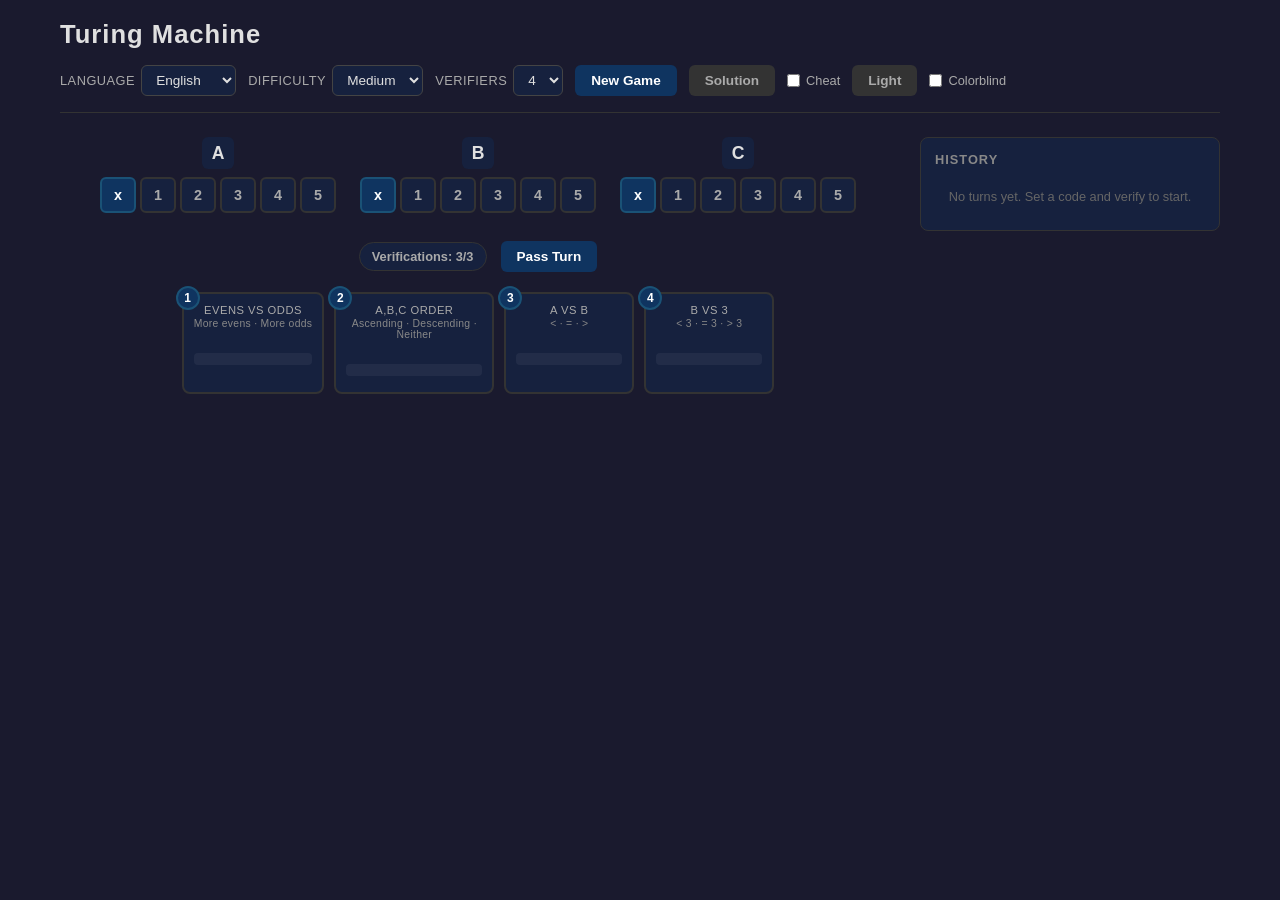
==== index.html @ a251b661 "feat: publish offline web adaptation of Turing Machine Add the playable single-file build (tm-offlin" ====
<!DOCTYPE html>
<html lang="en">
<head>
    <meta charset="UTF-8">
    <meta name="viewport" content="width=device-width, initial-scale=1.0">
    <title>Turing Machine</title>
    <link rel="stylesheet" href="css/style.css">
</head>
<body>
    <div class="container">
        <header>
            <h1>Turing Machine</h1>
            <div class="controls">
                <div class="control-group">
                    <label for="language" id="language-label">Language</label>
                    <select id="language">
                        <option value="en" selected>English</option>
                        <option value="es">Español</option>
                        <option value="fr">Français</option>
                        <option value="de">Deutsch</option>
                        <option value="ru">Русский</option>
                    </select>
                </div>
                <div class="control-group">
                    <label for="difficulty" id="difficulty-label">Difficulty</label>
                    <select id="difficulty">
                        <option value="0">Easy</option>
                        <option selected value="1">Medium</option>
                        <option value="2">Hard</option>
                    </select>
                </div>
                <div class="control-group">
                    <label for="verifiers" id="verifiers-label">Verifiers</label>
                    <select id="verifiers">
                        <option>3</option>
                        <option selected>4</option>
                        <option>5</option>
                        <option>6</option>
                        <option>7</option>
                    </select>
                </div>
                <button id="newgame" class="btn btn-primary">New Game</button>
                <button id="solution" class="btn btn-secondary">Solution</button>
                <label class="cheat-label" title="Cheat">
                    <input id="cheat" type="checkbox"> <span id="cheat-label">Cheat</span>
                </label>
                <button id="theme-toggle" class="btn btn-secondary">Light</button>
                <label class="cheat-label" title="Colorblind-friendly palette">
                    <input id="colorblind" type="checkbox"> <span id="colorblind-label">Colorblind</span>
                </label>
            </div>
        </header>

        <div class="game-layout">
            <main class="game-main">
                <section class="code-selector">
                    <div class="slot" id="slot-a">
                        <span class="slot-label">A</span>
                        <div class="slot-buttons">
                            <button class="slot-btn" data-value="x">x</button>
                            <button class="slot-btn" data-value="1">1</button>
                            <button class="slot-btn" data-value="2">2</button>
                            <button class="slot-btn" data-value="3">3</button>
                            <button class="slot-btn" data-value="4">4</button>
                            <button class="slot-btn" data-value="5">5</button>
                        </div>
                    </div>
                    <div class="slot" id="slot-b">
                        <span class="slot-label">B</span>
                        <div class="slot-buttons">
                            <button class="slot-btn" data-value="x">x</button>
                            <button class="slot-btn" data-value="1">1</button>
                            <button class="slot-btn" data-value="2">2</button>
                            <button class="slot-btn" data-value="3">3</button>
                            <button class="slot-btn" data-value="4">4</button>
                            <button class="slot-btn" data-value="5">5</button>
                        </div>
                    </div>
                    <div class="slot" id="slot-c">
                        <span class="slot-label">C</span>
                        <div class="slot-buttons">
                            <button class="slot-btn" data-value="x">x</button>
                            <button class="slot-btn" data-value="1">1</button>
                            <button class="slot-btn" data-value="2">2</button>
                            <button class="slot-btn" data-value="3">3</button>
                            <button class="slot-btn" data-value="4">4</button>
                            <button class="slot-btn" data-value="5">5</button>
                        </div>
                    </div>
                </section>

                <div class="turn-bar">
                    <span id="verifications-left" class="badge">Verifications: 3/3</span>
                    <button id="pass-turn" class="btn btn-primary">Pass Turn</button>
                </div>

                <section class="verifiers-grid" id="verifiers-grid">
                    <!-- Verifier rectangles injected by JS -->
                </section>
            </main>

            <aside class="game-sidebar">
                <div class="sidebar-section">
                    <h3 id="history-title">History</h3>
                    <div id="history-list" class="history-list"></div>
                </div>
            </aside>
        </div>
    </div>

    <div id="toast" class="toast"></div>

    <script src="js/game.js"></script>
</body>
</html>
---- css/style.css ----
/* ============================================================
   Turing Machine — Compact Grid Edition
   Theme via CSS variables: dark (default), light, colorblind
   ============================================================ */

:root {
    --bg: #1a1a2e;
    --bg-panel: #16213e;
    --bg-panel2: #0f1626;
    --line: #333;
    --line-strong: #444;
    --text: #e0e0e0;
    --text-muted: #aaa;
    --text-dim: #888;
    --text-faint: #666;
    --accent: #0f3460;
    --accent-hover: #1a5276;
    --green: #27ae60;
    --red: #e74c3c;
    --green-glow: rgba(39, 174, 96, 0.35);
    --red-glow: rgba(231, 76, 60, 0.35);
}

[data-theme="light"] {
    --bg: #f2f5fb;
    --bg-panel: #ffffff;
    --bg-panel2: #e9eef8;
    --line: #d5dbe8;
    --line-strong: #b9c2d6;
    --text: #1b2333;
    --text-muted: #4a5570;
    --text-dim: #6d7896;
    --text-faint: #98a2bb;
    --accent: #2563eb;
    --accent-hover: #3b82f6;
    --green: #16a34a;
    --red: #dc2626;
    --green-glow: rgba(22, 163, 74, 0.3);
    --red-glow: rgba(220, 38, 38, 0.3);
}

/* Colorblind-friendly palette: blue = true, orange = false.
   Plus explicit glyphs on verified verifiers (see below). */
[data-cb="on"] {
    --green: #0077cc;
    --red: #e07a00;
    --green-glow: rgba(0, 119, 204, 0.35);
    --red-glow: rgba(224, 122, 0, 0.35);
}

/* ============================================================
   Legacy fallback: browsers WITHOUT CSS custom properties
   (Android 4.4 default browser / old WebKit). Uses the default
   dark palette as literals. These rules are overridden by the
   var() rules that come after them, so modern browsers are
   unaffected; old browsers keep a readable dark theme.
   ============================================================ */
body { background: #1a1a2e; color: #e0e0e0; }
h1 { color: #e0e0e0; }
header { border-bottom-color: #333; }
.control-group label { color: #aaa; }
select { color: #e0e0e0; background-color: #16213e; border-color: #444; }
.btn-secondary { background-color: #333; color: #aaa; }
.cheat-label { color: #aaa; }
.slot-label { color: #e0e0e0; background-color: #16213e; }
.slot-btn { background-color: #16213e; color: #aaa; border-color: #333; }
.slot-btn.active { background-color: #0f3460; border-color: #1a5276; color: #fff; }
.verifier-rect { background-color: #16213e; border-color: #333; }
.verifier-name { color: #aaa; }
.verifier-opts { color: #888; }
.verifier-answer.satisfied { color: #27ae60; }
.verifier-answer.not-satisfied { color: #e74c3c; }
.verifier-answer.neutral { color: #888; }
.verifier-count { color: #888; }
.verifier-indicator { background-color: #333; }
.verifier-indicator.satisfied { background-color: #27ae60; }
.verifier-indicator.not-satisfied { background-color: #e74c3c; }
.verifier-rect.rect-satisfied { border-color: #27ae60; box-shadow: 0 0 8px rgba(39, 174, 96, 0.35); }
.verifier-rect.rect-unsatisfied { border-color: #e74c3c; box-shadow: 0 0 8px rgba(231, 76, 60, 0.35); }
.verifier-num { background: #0f3460; border-color: #1a5276; color: #fff; }
.verifier-rect.verified-green { border-color: #27ae60; box-shadow: 0 0 10px rgba(39, 174, 96, 0.35); }
.verifier-rect.verified-red { border-color: #e74c3c; box-shadow: 0 0 10px rgba(231, 76, 60, 0.35); }
.verifier-rect.verified-green .verifier-verdict { color: #27ae60; }
.verifier-rect.verified-red .verifier-verdict { color: #e74c3c; }
.alt-option { color: #aaa; }
.alt-option.current { color: #e0e0e0; }
.sidebar-section { background-color: #16213e; border-color: #333; }
.sidebar-section h3 { color: #888; }
.badge { background-color: #16213e; border-color: #333; color: #aaa; }
.badge-blocked { border-color: #e74c3c; color: #e74c3c; }
.history-entry { background-color: #0f1626; border-color: #333; }
.history-turn { color: #e0e0e0; }
.history-none { color: #666; }
.history-chip.ok { background: rgba(39, 174, 96, 0.18); color: #27ae60; border-color: #27ae60; }
.history-chip.no { background: rgba(231, 76, 60, 0.18); color: #e74c3c; border-color: #e74c3c; }
.toast { background-color: #0f3460; color: #fff; }

* {
    margin: 0;
    padding: 0;
    box-sizing: border-box;
}

body {
    font-family: 'Segoe UI', Tahoma, Geneva, Verdana, sans-serif;
    background: var(--bg);
    color: var(--text);
    min-height: 100vh;
    transition: background 0.2s ease, color 0.2s ease;
}

.container {
    max-width: 1200px;
    margin: 0 auto;
    padding: 20px;
}

/* Header */
header {
    display: flex;
    align-items: center;
    justify-content: space-between;
    flex-wrap: wrap;
    gap: 16px;
    margin-bottom: 24px;
    padding-bottom: 16px;
    border-bottom: 1px solid var(--line);
}

h1 {
    font-size: 1.6rem;
    font-weight: 700;
    color: var(--text);
    letter-spacing: 1px;
}

.controls {
    display: flex;
    align-items: center;
    gap: 12px;
    flex-wrap: wrap;
}

.control-group {
    display: flex;
    align-items: center;
    gap: 6px;
}

.control-group label {
    font-size: 0.8rem;
    color: var(--text-muted);
    text-transform: uppercase;
    letter-spacing: 0.5px;
}

select {
    background: var(--bg-panel);
    color: var(--text);
    border: 1px solid var(--line-strong);
    border-radius: 6px;
    padding: 6px 10px;
    font-size: 0.85rem;
    cursor: pointer;
}

select:focus {
    outline: none;
    border-color: var(--accent);
}

.btn {
    padding: 8px 16px;
    border: none;
    border-radius: 6px;
    font-size: 0.85rem;
    font-weight: 600;
    cursor: pointer;
    transition: all 0.15s ease;
}

.btn-primary {
    background: var(--accent);
    color: #fff;
}

.btn-primary:hover {
    background: var(--accent-hover);
}

.btn-secondary {
    background: var(--line);
    color: var(--text-muted);
}

.btn-secondary:hover {
    background: var(--line-strong);
    color: var(--text);
}

.cheat-label {
    display: flex;
    align-items: center;
    gap: 6px;
    font-size: 0.8rem;
    color: var(--text-muted);
    cursor: pointer;
}

/* Code Selector */
.code-selector {
    display: flex;
    gap: 24px;
    justify-content: center;
    margin-bottom: 28px;
}

.slot {
    display: flex;
    flex-direction: column;
    align-items: center;
    gap: 8px;
}

.slot-label {
    font-size: 1.1rem;
    font-weight: 700;
    color: var(--text);
    width: 32px;
    height: 32px;
    display: flex;
    align-items: center;
    justify-content: center;
    background: var(--bg-panel);
    border-radius: 6px;
}

.slot-buttons {
    display: flex;
    gap: 4px;
}

.slot-btn {
    width: 36px;
    height: 36px;
    border: 2px solid var(--line);
    border-radius: 6px;
    background: var(--bg-panel);
    color: var(--text-muted);
    font-size: 0.9rem;
    font-weight: 600;
    cursor: pointer;
    transition: all 0.15s ease;
}

.slot-btn:hover {
    border-color: var(--accent);
    color: var(--text);
}

.slot-btn.active {
    background: var(--accent);
    border-color: var(--accent-hover);
    color: #fff;
}

.slot-btn:disabled {
    opacity: 0.45;
    cursor: default;
}

.slot-btn:disabled:hover {
    border-color: var(--line);
    color: var(--text-muted);
}

/* Verifiers Grid */
.verifiers-grid {
    display: flex;
    flex-wrap: wrap;
    gap: 10px;
    justify-content: center;
    margin-bottom: 28px;
}

.verifier-rect {
    background: var(--bg-panel);
    border: 2px solid var(--line);
    border-radius: 8px;
    padding: 10px;
    min-width: 130px;
    max-width: 160px;
    cursor: pointer;
    transition: all 0.2s ease;
    position: relative;
}

.verifier-rect:hover {
    border-color: var(--accent);
    transform: translateY(-2px);
}

.verifier-rect.expanded {
    min-width: 260px;
    max-width: 300px;
}

.verifier-name {
    font-size: 0.7rem;
    color: var(--text-muted);
    text-transform: uppercase;
    letter-spacing: 0.5px;
    margin-bottom: 2px;
    text-align: center;
}

.verifier-opts {
    font-size: 0.65rem;
    color: var(--text-dim);
    text-align: center;
    margin-bottom: 4px;
    letter-spacing: 0.3px;
}

.verifier-answer {
    font-size: 0.95rem;
    font-weight: 700;
    text-align: center;
    padding: 6px 0;
    border-radius: 4px;
    margin-bottom: 6px;
}

.verifier-answer.satisfied {
    background: rgba(39, 174, 96, 0.2);
    color: var(--green);
}

.verifier-answer.not-satisfied {
    background: rgba(231, 76, 60, 0.2);
    color: var(--red);
}

.verifier-answer.neutral {
    background: rgba(255, 255, 255, 0.05);
    color: var(--text-dim);
}

.verifier-count {
    font-size: 0.7rem;
    color: var(--text-dim);
    text-align: center;
    margin-top: 2px;
}

.verifier-indicator {
    width: 100%;
    height: 4px;
    border-radius: 2px;
    background: var(--line);
    margin-top: 6px;
}

.verifier-indicator.satisfied {
    background: var(--green);
}

.verifier-indicator.not-satisfied {
    background: var(--red);
}

/* Border color for whole rectangle based on correctness */
.verifier-rect.rect-satisfied {
    border-color: var(--green);
    box-shadow: 0 0 8px var(--green-glow);
}

.verifier-rect.rect-unsatisfied {
    border-color: var(--red);
    box-shadow: 0 0 8px var(--red-glow);
}

/* Verifier number badge */
.verifier-num {
    position: absolute;
    top: -8px;
    left: -8px;
    width: 24px;
    height: 24px;
    border-radius: 50%;
    background: var(--accent);
    color: #fff;
    font-size: 0.75rem;
    font-weight: 700;
    display: flex;
    align-items: center;
    justify-content: center;
    border: 2px solid var(--accent-hover);
    z-index: 1;
}

/* Verdict text shown after verifying */
.verifier-verdict {
    font-size: 0.95rem;
    font-weight: 800;
    text-align: center;
    padding: 4px 0;
    min-height: 20px;
}

/* Locked verdict states (green = true, red = false) */
.verifier-rect.verified-green {
    border-color: var(--green);
    box-shadow: 0 0 10px var(--green-glow);
}

.verifier-rect.verified-green .verifier-verdict {
    color: var(--green);
}

.verifier-rect.verified-red {
    border-color: var(--red);
    box-shadow: 0 0 10px var(--red-glow);
}

.verifier-rect.verified-red .verifier-verdict {
    color: var(--red);
}

.verifier-rect.locked {
    cursor: default;
}

/* Verified verifiers keep their color on hover; blocked ones stay dimmed */
.verifier-rect.verified-green.locked:hover {
    border-color: var(--green);
    transform: none;
}

.verifier-rect.verified-red.locked:hover {
    border-color: var(--red);
    transform: none;
}

.verifier-rect.blocked {
    opacity: 0.4;
    cursor: default;
}

.verifier-rect.blocked:hover {
    border-color: var(--line);
    transform: none;
}

/* Colorblind mode: explicit glyphs in addition to the palette swap */
[data-cb="on"] .verifier-rect.verified-green::after,
[data-cb="on"] .verifier-rect.verified-red::after {
    position: absolute;
    top: 2px;
    right: 6px;
    font-size: 1rem;
    font-weight: 800;
}

[data-cb="on"] .verifier-rect.verified-green::after {
    content: '✓';
    color: var(--green);
}

[data-cb="on"] .verifier-rect.verified-red::after {
    content: '✗';
    color: var(--red);
}

/* Mini grid inside expanded verifier */
.verifier-mini-grid {
    display: none;
    margin-top: 8px;
}

.verifier-rect.expanded .verifier-mini-grid {
    display: block;
}

.mini-grid {
    display: -webkit-box;
    display: -webkit-flex;
    display: -ms-flexbox;
    display: flex;
    -webkit-box-orient: horizontal;
    -webkit-flex-wrap: wrap;
    flex-wrap: wrap;
    gap: 1px;
    background: var(--bg-panel2);
    border-radius: 4px;
    padding: 4px;
}

/* Modern browsers: exact grid layout (the flex above is a no-op fallback) */
@supports (display: grid) {
    .mini-grid {
        display: grid;
        gap: 1px;
    }
    .mini-cell {
        margin: 0;
    }
}

.mini-cell {
    width: 8px;
    height: 8px;
    border-radius: 1px;
    margin: 0.5px;
}

.mini-cell.green {
    background: var(--green);
}

.mini-cell.red {
    background: var(--red);
}

.mini-cell.empty {
    background: transparent;
}

/* Verifier answer alternatives */
.verifier-alternatives {
    display: none;
    margin-top: 6px;
    padding-top: 6px;
    border-top: 1px solid var(--line);
}

.verifier-rect.expanded .verifier-alternatives {
    display: block;
}

.alt-option {
    font-size: 0.7rem;
    color: var(--text-muted);
    padding: 2px 4px;
    border-radius: 3px;
    margin-bottom: 2px;
    cursor: pointer;
    transition: background 0.1s;
}

.alt-option:hover {
    background: rgba(255, 255, 255, 0.05);
}

.alt-option.current {
    color: var(--text);
    font-weight: 600;
}

/* Game layout */
.game-layout {
    display: flex;
    gap: 24px;
    align-items: flex-start;
}

.game-main {
    flex: 1;
    min-width: 0;
}

.game-sidebar {
    width: 300px;
    flex-shrink: 0;
}

.sidebar-section {
    background: var(--bg-panel);
    border: 1px solid var(--line);
    border-radius: 8px;
    padding: 14px;
    margin-bottom: 14px;
}

.sidebar-section h3 {
    font-size: 0.8rem;
    color: var(--text-dim);
    text-transform: uppercase;
    letter-spacing: 1px;
    margin-bottom: 10px;
}

.turn-bar {
    display: flex;
    align-items: center;
    justify-content: center;
    gap: 14px;
    margin-bottom: 20px;
}

.badge {
    background: var(--bg-panel);
    border: 1px solid var(--line);
    color: var(--text-muted);
    font-size: 0.8rem;
    font-weight: 600;
    padding: 6px 12px;
    border-radius: 20px;
}

.badge-blocked {
    border-color: var(--red);
    color: var(--red);
}

/* History */
.history-list {
    max-height: 320px;
    overflow-y: auto;
    display: flex;
    flex-direction: column;
    gap: 10px;
}

.history-empty {
    color: var(--text-faint);
    font-size: 0.8rem;
    text-align: center;
    padding: 12px 0;
}

.history-entry {
    background: var(--bg-panel2);
    border: 1px solid var(--line);
    border-radius: 6px;
    padding: 8px 10px;
}

.history-turn {
    font-size: 0.78rem;
    font-weight: 700;
    color: var(--text);
    margin-bottom: 6px;
}

.history-none {
    font-size: 0.72rem;
    color: var(--text-faint);
    font-style: italic;
}

.history-chips {
    display: flex;
    flex-wrap: wrap;
    gap: 6px;
}

.history-chip {
    font-size: 0.7rem;
    font-weight: 700;
    padding: 2px 8px;
    border-radius: 12px;
}

.history-chip.ok {
    background: rgba(39, 174, 96, 0.18);
    color: var(--green);
    border: 1px solid var(--green);
}

.history-chip.no {
    background: rgba(231, 76, 60, 0.18);
    color: var(--red);
    border: 1px solid var(--red);
}

/* Toast */
.toast {
    position: fixed;
    bottom: 24px;
    left: 50%;
    transform: translateX(-50%) translateY(80px);
    background: var(--accent);
    color: #fff;
    padding: 10px 20px;
    border-radius: 8px;
    font-size: 0.85rem;
    font-weight: 600;
    opacity: 0;
    transition: all 0.25s ease;
    pointer-events: none;
    z-index: 100;
    box-shadow: 0 4px 14px rgba(0, 0, 0, 0.4);
}

.toast.show {
    opacity: 1;
    transform: translateX(-50%) translateY(0);
}

/* Responsive */
@media (max-width: 768px) {
    header {
        flex-direction: column;
        align-items: flex-start;
    }

    .code-selector {
        flex-direction: column;
        align-items: center;
    }

    .verifiers-grid {
        gap: 8px;
    }

    .verifier-rect {
        min-width: 110px;
        max-width: 140px;
    }

    .game-layout {
        flex-direction: column;
    }

    .game-sidebar {
        width: 100%;
    }
}

/* ============================================================
   Compatibility layer — legacy browsers (Android 4.4 / old WebKit)
   - Flexbox engine fallback: -webkit-box (2009) -> -webkit-flex (2012) -> flex
   - Prefixed transforms / transitions
   - Flex gap emulation (gap needs Chrome >= 84)
   Modern browsers simply override these with later canonical rules.
   ============================================================ */

/* 1) Flexbox engine fallback */
header, .controls, .control-group, .code-selector, .slot,
.slot-buttons, .slot-label, .verifier-num, .game-layout,
.turn-bar, .history-list, .history-chips, .verifiers-area {
    display: -webkit-box;
    display: -webkit-flex;
    display: -ms-flexbox;
    display: flex;
}

/* 2009 box orientation: horizontal by default, column for stacks */
.slot, .history-list, .game-layout, .turn-bar {
    -webkit-box-orient: vertical;
}
.controls, .code-selector, .slot-buttons, .verifiers-area,
.history-chips {
    -webkit-box-orient: horizontal;
}

/* 2009 box centering */
.slot, .slot-label, .verifier-num, .control-group {
    -webkit-box-align: center;
    -webkit-box-pack: center;
}

/* 2) Prefixed transforms (WebKit < Safari 6.1) */
.verifier-rect:hover {
    -webkit-transform: translateY(-2px);
}
.toast {
    -webkit-transform: translateX(-50%) translateY(80px);
}
.toast.show {
    -webkit-transform: translateX(-50%) translateY(0);
}

/* 3) Prefixed transitions */
body {
    -webkit-transition: background 0.2s ease, color 0.2s ease;
}
.btn, .btn-secondary, .slot-btn, .verifier-rect {
    -webkit-transition: all 0.15s ease;
}
.verifier-rect {
    -webkit-transition: all 0.2s ease;
}
.alt-option {
    -webkit-transition: background 0.1s;
}
.toast {
    -webkit-transition: all 0.25s ease;
}

/* 4) Flex gap emulation: browsers without gap (Chrome < 84).
       @supports is ignored by the oldest WebKit, which keeps the
       2009 box layout above instead. */
@supports not (gap: 10px) {
    .controls > * { margin: 0 6px; }
    .code-selector .slot { margin: 0 12px; }
    .slot-buttons .slot-btn { margin: 0 2px; }
    .verifiers-grid .verifier-rect { margin: 5px; }
    .turn-bar .badge, .turn-bar .btn { margin: 0 7px; }
    .history-list .history-entry { margin: 5px 0; }
    .history-chips .history-chip { margin: 0 3px; }
    .verifiers-area .verifiers-grid { margin: 0 5px; }
}
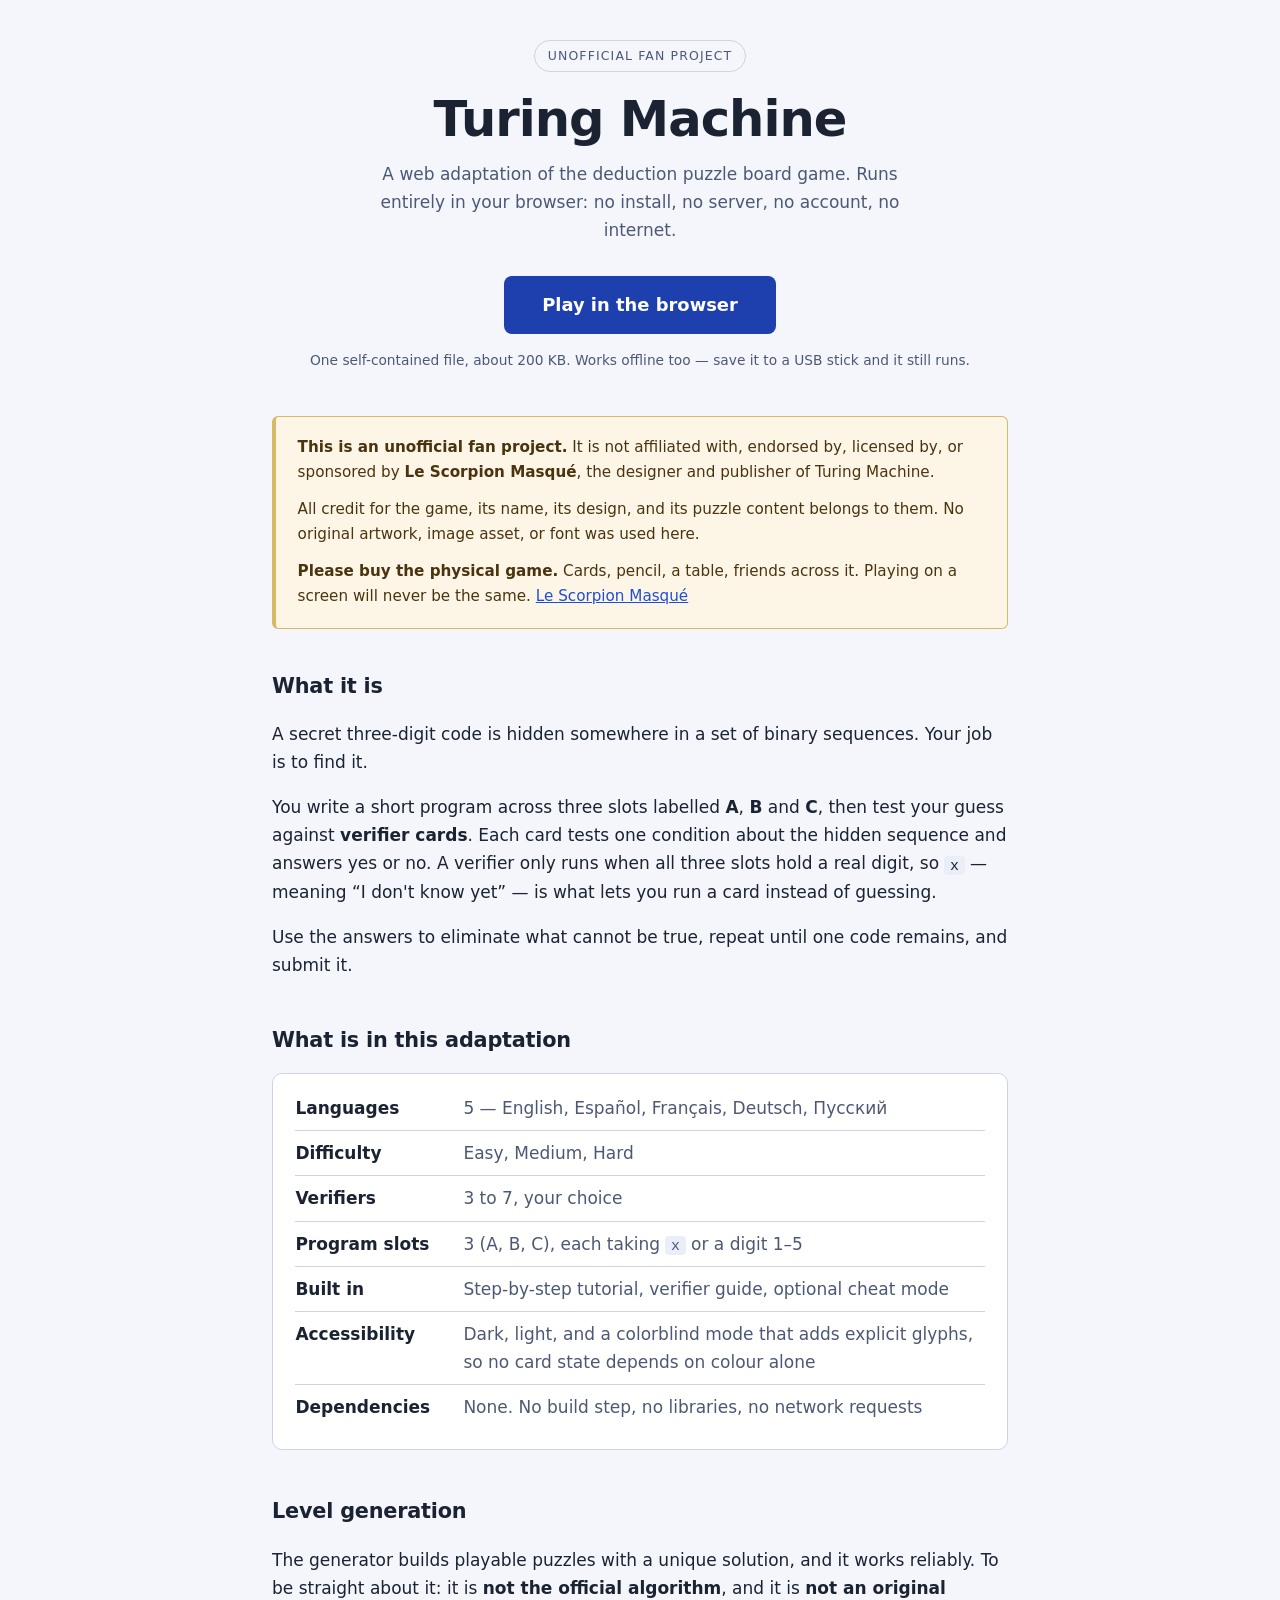
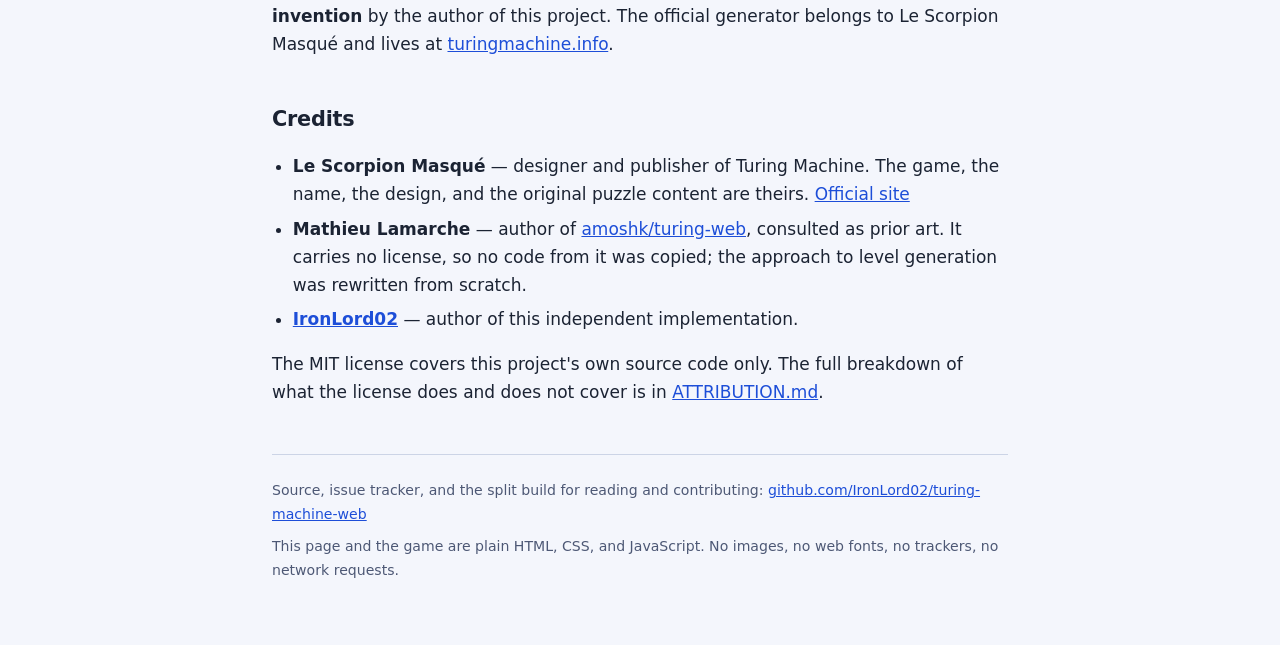
==== commit 06f28b89: "feat: add landing page and move split-build markup to src/" ====
--- a/index.html
+++ b/index.html
@@ -3,113 +3,344 @@
 <head>
     <meta charset="UTF-8">
     <meta name="viewport" content="width=device-width, initial-scale=1.0">
-    <title>Turing Machine</title>
-    <link rel="stylesheet" href="css/style.css">
+    <title>Turing Machine — Unofficial Web Adaptation</title>
+    <meta name="description" content="An unofficial, fan-made web adaptation of the Turing Machine board game by Le Scorpion Masque. Plays in your browser, fully offline, no install and no server.">
+    <meta name="color-scheme" content="dark light">
+    <style>
+/* ============================================================
+   Landing page — no external requests, no images, no web fonts.
+   Every visual is CSS. Same palette family as the game itself.
+   ============================================================ */
+
+:root {
+    --bg: #14142b;
+    --bg-panel: #1c1c38;
+    --bg-panel2: #232346;
+    --line: #34345c;
+    --text: #e6e6f0;
+    --text-muted: #b4bad4;
+    --accent: #3b82f6;
+    --accent-strong: #1d4ed8;
+    --warn-bg: #2a2013;
+    --warn-line: #7a5a1e;
+    --warn-text: #f0d9a8;
+    --maxw: 46rem;
+}
+
+@media (prefers-color-scheme: light) {
+    :root {
+        --bg: #f4f6fc;
+        --bg-panel: #ffffff;
+        --bg-panel2: #e9eef8;
+        --line: #ccd4e6;
+        --text: #1b2333;
+        --text-muted: #4d5875;
+        --accent: #1d4ed8;
+        --accent-strong: #1e40af;
+        --warn-bg: #fdf6e6;
+        --warn-line: #d9b866;
+        --warn-text: #4a3410;
+    }
+}
+
+* { box-sizing: border-box; }
+
+body {
+    margin: 0;
+    padding: 2.5rem 1.25rem 4rem;
+    background: var(--bg);
+    color: var(--text);
+    font-family: system-ui, -apple-system, "Segoe UI", Roboto, "Helvetica Neue", Arial, sans-serif;
+    font-size: 17px;
+    line-height: 1.65;
+}
+
+.wrap { max-width: var(--maxw); margin: 0 auto; }
+
+a { color: var(--accent); }
+
+a:focus-visible,
+.cta:focus-visible {
+    outline: 3px solid var(--accent);
+    outline-offset: 3px;
+    border-radius: 4px;
+}
+
+/* ---------- masthead ---------- */
+
+.masthead { text-align: center; margin-bottom: 2.75rem; }
+
+.eyebrow {
+    display: inline-block;
+    margin: 0 0 1.25rem;
+    padding: 0.3rem 0.8rem;
+    border: 1px solid var(--line);
+    border-radius: 999px;
+    font-size: 0.78rem;
+    letter-spacing: 0.09em;
+    text-transform: uppercase;
+    color: var(--text-muted);
+}
+
+h1 {
+    margin: 0 0 0.75rem;
+    font-size: clamp(2.1rem, 7vw, 3.1rem);
+    line-height: 1.12;
+    letter-spacing: -0.02em;
+}
+
+.tagline {
+    margin: 0 auto 2rem;
+    max-width: 34rem;
+    color: var(--text-muted);
+}
+
+.cta {
+    display: inline-block;
+    padding: 0.9rem 2.4rem;
+    background: var(--accent-strong);
+    color: #fff;
+    font-size: 1.12rem;
+    font-weight: 600;
+    text-decoration: none;
+    border-radius: 8px;
+}
+
+.cta:hover { background: var(--accent); }
+
+.cta-note {
+    margin: 0.9rem 0 0;
+    font-size: 0.86rem;
+    color: var(--text-muted);
+}
+
+/* ---------- callout ---------- */
+
+.callout {
+    margin: 0 0 2.5rem;
+    padding: 1.15rem 1.35rem;
+    background: var(--warn-bg);
+    border: 1px solid var(--warn-line);
+    border-left-width: 4px;
+    border-radius: 6px;
+    color: var(--warn-text);
+    font-size: 0.95rem;
+}
+
+.callout p { margin: 0 0 0.75rem; }
+.callout p:last-child { margin-bottom: 0; }
+.callout strong { color: inherit; }
+
+/* ---------- sections ---------- */
+
+section { margin-bottom: 2.75rem; }
+
+h2 {
+    margin: 0 0 1rem;
+    font-size: 1.3rem;
+    letter-spacing: -0.01em;
+}
+
+.card {
+    padding: 1.25rem 1.4rem;
+    background: var(--bg-panel);
+    border: 1px solid var(--line);
+    border-radius: 10px;
+}
+
+dl.facts { margin: 0; }
+
+dl.facts div {
+    display: flex;
+    gap: 1rem;
+    padding: 0.5rem 0;
+    border-top: 1px solid var(--line);
+}
+
+dl.facts div:first-child { border-top: 0; padding-top: 0; }
+
+dl.facts dt {
+    flex: 0 0 9.5rem;
+    font-weight: 600;
+}
+
+dl.facts dd { margin: 0; color: var(--text-muted); }
+
+ol.steps { margin: 0; padding-left: 1.3rem; }
+ol.steps li { margin-bottom: 0.5rem; }
+ol.steps li:last-child { margin-bottom: 0; }
+
+ul.plain { margin: 0; padding-left: 1.3rem; }
+ul.plain li { margin-bottom: 0.4rem; }
+ul.plain li:last-child { margin-bottom: 0; }
+
+code {
+    padding: 0.1rem 0.35rem;
+    background: var(--bg-panel2);
+    border-radius: 4px;
+    font-size: 0.88em;
+}
+
+.foot {
+    margin-top: 3rem;
+    padding-top: 1.5rem;
+    border-top: 1px solid var(--line);
+    font-size: 0.88rem;
+    color: var(--text-muted);
+}
+
+.foot p { margin: 0 0 0.6rem; }
+.foot p:last-child { margin-bottom: 0; }
+
+@media (max-width: 30rem) {
+    dl.facts div { flex-direction: column; gap: 0.1rem; }
+    dl.facts dt { flex: none; }
+}
+    </style>
 </head>
 <body>
-    <div class="container">
-        <header>
-            <h1>Turing Machine</h1>
-            <div class="controls">
-                <div class="control-group">
-                    <label for="language" id="language-label">Language</label>
-                    <select id="language">
-                        <option value="en" selected>English</option>
-                        <option value="es">Español</option>
-                        <option value="fr">Français</option>
-                        <option value="de">Deutsch</option>
-                        <option value="ru">Русский</option>
-                    </select>
-                </div>
-                <div class="control-group">
-                    <label for="difficulty" id="difficulty-label">Difficulty</label>
-                    <select id="difficulty">
-                        <option value="0">Easy</option>
-                        <option selected value="1">Medium</option>
-                        <option value="2">Hard</option>
-                    </select>
-                </div>
-                <div class="control-group">
-                    <label for="verifiers" id="verifiers-label">Verifiers</label>
-                    <select id="verifiers">
-                        <option>3</option>
-                        <option selected>4</option>
-                        <option>5</option>
-                        <option>6</option>
-                        <option>7</option>
-                    </select>
-                </div>
-                <button id="newgame" class="btn btn-primary">New Game</button>
-                <button id="solution" class="btn btn-secondary">Solution</button>
-                <label class="cheat-label" title="Cheat">
-                    <input id="cheat" type="checkbox"> <span id="cheat-label">Cheat</span>
-                </label>
-                <button id="theme-toggle" class="btn btn-secondary">Light</button>
-                <label class="cheat-label" title="Colorblind-friendly palette">
-                    <input id="colorblind" type="checkbox"> <span id="colorblind-label">Colorblind</span>
-                </label>
+<div class="wrap">
+
+    <header class="masthead">
+        <p class="eyebrow">Unofficial fan project</p>
+        <h1>Turing Machine</h1>
+        <p class="tagline">
+            A web adaptation of the deduction puzzle board game. Runs entirely in your
+            browser: no install, no server, no account, no internet.
+        </p>
+        <a class="cta" href="tm-offline.html">Play in the browser</a>
+        <p class="cta-note">
+            One self-contained file, about 200&nbsp;KB. Works offline too — save it to a
+            USB stick and it still runs.
+        </p>
+    </header>
+
+    <div class="callout">
+        <p>
+            <strong>This is an unofficial fan project.</strong> It is not affiliated with,
+            endorsed by, licensed by, or sponsored by <strong>Le Scorpion Masqu&eacute;</strong>,
+            the designer and publisher of Turing Machine.
+        </p>
+        <p>
+            All credit for the game, its name, its design, and its puzzle content belongs
+            to them. No original artwork, image asset, or font was used here.
+        </p>
+        <p>
+            <strong>Please buy the physical game.</strong> Cards, pencil, a table, friends
+            across it. Playing on a screen will never be the same.
+            <a href="https://www.scorpionmasque.com/en/turingmachine">Le Scorpion Masqu&eacute;</a>
+        </p>
+    </div>
+
+    <main>
+        <section>
+            <h2>What it is</h2>
+            <p>
+                A secret three-digit code is hidden somewhere in a set of binary sequences.
+                Your job is to find it.
+            </p>
+            <p>
+                You write a short program across three slots labelled <strong>A</strong>,
+                <strong>B</strong> and <strong>C</strong>, then test your guess against
+                <strong>verifier cards</strong>. Each card tests one condition about the
+                hidden sequence and answers yes or no. A verifier only runs when all three
+                slots hold a real digit, so <code>x</code> — meaning &ldquo;I don't know
+                yet&rdquo; — is what lets you run a card instead of guessing.
+            </p>
+            <p>
+                Use the answers to eliminate what cannot be true, repeat until one code
+                remains, and submit it.
+            </p>
+        </section>
+
+        <section>
+            <h2>What is in this adaptation</h2>
+            <div class="card">
+                <dl class="facts">
+                    <div>
+                        <dt>Languages</dt>
+                        <dd>5 — English, Espa&ntilde;ol, Fran&ccedil;ais, Deutsch, &#1055;&#1091;&#1089;&#1089;&#1082;&#1080;&#1081;</dd>
+                    </div>
+                    <div>
+                        <dt>Difficulty</dt>
+                        <dd>Easy, Medium, Hard</dd>
+                    </div>
+                    <div>
+                        <dt>Verifiers</dt>
+                        <dd>3 to 7, your choice</dd>
+                    </div>
+                    <div>
+                        <dt>Program slots</dt>
+                        <dd>3 (A, B, C), each taking <code>x</code> or a digit 1&ndash;5</dd>
+                    </div>
+                    <div>
+                        <dt>Built in</dt>
+                        <dd>Step-by-step tutorial, verifier guide, optional cheat mode</dd>
+                    </div>
+                    <div>
+                        <dt>Accessibility</dt>
+                        <dd>Dark, light, and a colorblind mode that adds explicit glyphs, so
+                            no card state depends on colour alone</dd>
+                    </div>
+                    <div>
+                        <dt>Dependencies</dt>
+                        <dd>None. No build step, no libraries, no network requests</dd>
+                    </div>
+                </dl>
             </div>
-        </header>
-
-        <div class="game-layout">
-            <main class="game-main">
-                <section class="code-selector">
-                    <div class="slot" id="slot-a">
-                        <span class="slot-label">A</span>
-                        <div class="slot-buttons">
-                            <button class="slot-btn" data-value="x">x</button>
-                            <button class="slot-btn" data-value="1">1</button>
-                            <button class="slot-btn" data-value="2">2</button>
-                            <button class="slot-btn" data-value="3">3</button>
-                            <button class="slot-btn" data-value="4">4</button>
-                            <button class="slot-btn" data-value="5">5</button>
-                        </div>
-                    </div>
-                    <div class="slot" id="slot-b">
-                        <span class="slot-label">B</span>
-                        <div class="slot-buttons">
-                            <button class="slot-btn" data-value="x">x</button>
-                            <button class="slot-btn" data-value="1">1</button>
-                            <button class="slot-btn" data-value="2">2</button>
-                            <button class="slot-btn" data-value="3">3</button>
-                            <button class="slot-btn" data-value="4">4</button>
-                            <button class="slot-btn" data-value="5">5</button>
-                        </div>
-                    </div>
-                    <div class="slot" id="slot-c">
-                        <span class="slot-label">C</span>
-                        <div class="slot-buttons">
-                            <button class="slot-btn" data-value="x">x</button>
-                            <button class="slot-btn" data-value="1">1</button>
-                            <button class="slot-btn" data-value="2">2</button>
-                            <button class="slot-btn" data-value="3">3</button>
-                            <button class="slot-btn" data-value="4">4</button>
-                            <button class="slot-btn" data-value="5">5</button>
-                        </div>
-                    </div>
-                </section>
-
-                <div class="turn-bar">
-                    <span id="verifications-left" class="badge">Verifications: 3/3</span>
-                    <button id="pass-turn" class="btn btn-primary">Pass Turn</button>
-                </div>
-
-                <section class="verifiers-grid" id="verifiers-grid">
-                    <!-- Verifier rectangles injected by JS -->
-                </section>
-            </main>
-
-            <aside class="game-sidebar">
-                <div class="sidebar-section">
-                    <h3 id="history-title">History</h3>
-                    <div id="history-list" class="history-list"></div>
-                </div>
-            </aside>
-        </div>
-    </div>
-
-    <div id="toast" class="toast"></div>
-
-    <script src="js/game.js"></script>
+        </section>
+
+        <section>
+            <h2>Level generation</h2>
+            <p>
+                The generator builds playable puzzles with a unique solution, and it works
+                reliably. To be straight about it: it is <strong>not the official
+                algorithm</strong>, and it is <strong>not an original invention</strong>
+                by the author of this project. The official generator belongs to
+                Le Scorpion Masqu&eacute; and lives at
+                <a href="https://turingmachine.info/">turingmachine.info</a>.
+            </p>
+        </section>
+
+        <section>
+            <h2>Credits</h2>
+            <ul class="plain">
+                <li>
+                    <strong>Le Scorpion Masqu&eacute;</strong> — designer and publisher of
+                    Turing Machine. The game, the name, the design, and the original puzzle
+                    content are theirs.
+                    <a href="https://www.scorpionmasque.com/en/turingmachine">Official site</a>
+                </li>
+                <li>
+                    <strong>Mathieu Lamarche</strong> — author of
+                    <a href="https://github.com/amoshk/turing-web">amoshk/turing-web</a>,
+                    consulted as prior art. It carries no license, so no code from it was
+                    copied; the approach to level generation was rewritten from scratch.
+                </li>
+                <li>
+                    <strong><a href="https://github.com/IronLord02">IronLord02</a></strong>
+                    — author of this independent implementation.
+                </li>
+            </ul>
+            <p>
+                The MIT license covers this project's own source code only. The full
+                breakdown of what the license does and does not cover is in
+                <a href="https://github.com/IronLord02/turing-machine-web/blob/main/ATTRIBUTION.md">ATTRIBUTION.md</a>.
+            </p>
+        </section>
+    </main>
+
+    <footer class="foot">
+        <p>
+            Source, issue tracker, and the split build for reading and contributing:
+            <a href="https://github.com/IronLord02/turing-machine-web">github.com/IronLord02/turing-machine-web</a>
+        </p>
+        <p>
+            This page and the game are plain HTML, CSS, and JavaScript. No images, no web
+            fonts, no trackers, no network requests.
+        </p>
+    </footer>
+
+</div>
 </body>
-</html>+</html>
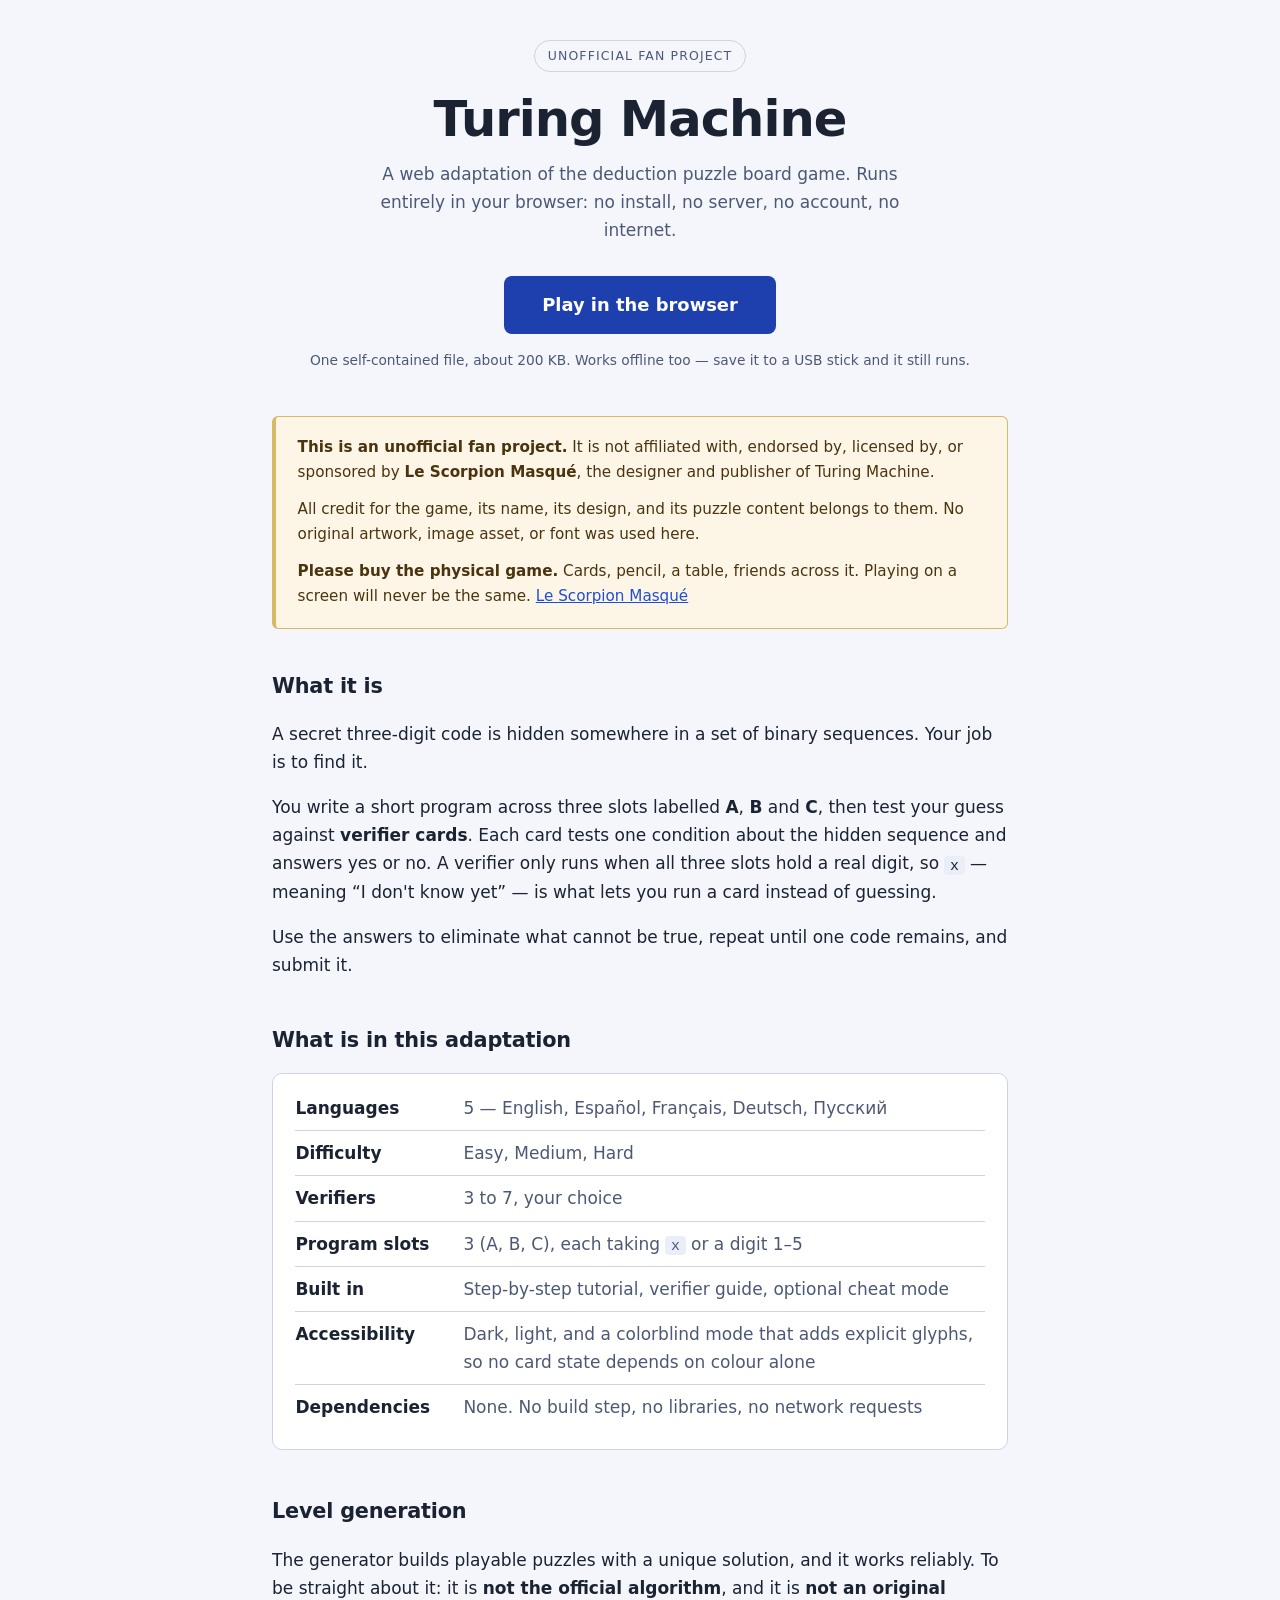
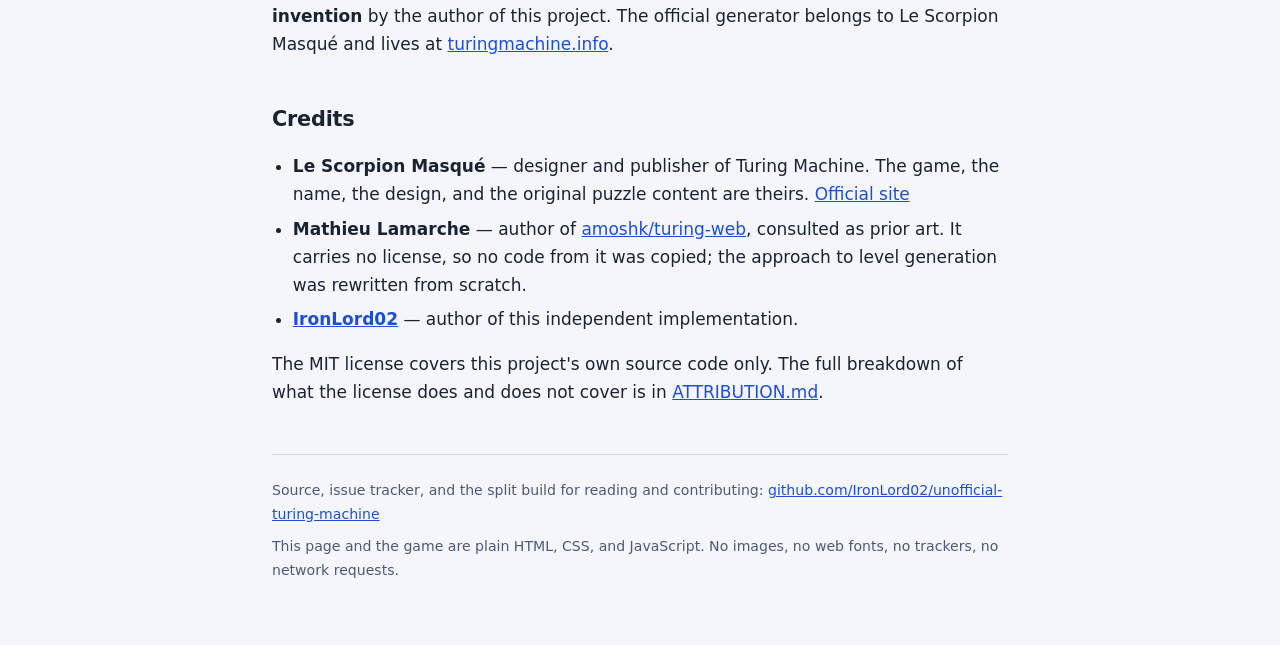
==== commit 92f703ff: "fix: correct dead links to a non-existent repository slug The "Play it live" link and the GitHub tre" ====
--- a/index.html
+++ b/index.html
@@ -325,7 +325,7 @@
             <p>
                 The MIT license covers this project's own source code only. The full
                 breakdown of what the license does and does not cover is in
-                <a href="https://github.com/IronLord02/turing-machine-web/blob/main/ATTRIBUTION.md">ATTRIBUTION.md</a>.
+                <a href="https://github.com/IronLord02/unofficial-turing-machine/blob/main/ATTRIBUTION.md">ATTRIBUTION.md</a>.
             </p>
         </section>
     </main>
@@ -333,7 +333,7 @@
     <footer class="foot">
         <p>
             Source, issue tracker, and the split build for reading and contributing:
-            <a href="https://github.com/IronLord02/turing-machine-web">github.com/IronLord02/turing-machine-web</a>
+            <a href="https://github.com/IronLord02/unofficial-turing-machine">github.com/IronLord02/unofficial-turing-machine</a>
         </p>
         <p>
             This page and the game are plain HTML, CSS, and JavaScript. No images, no web
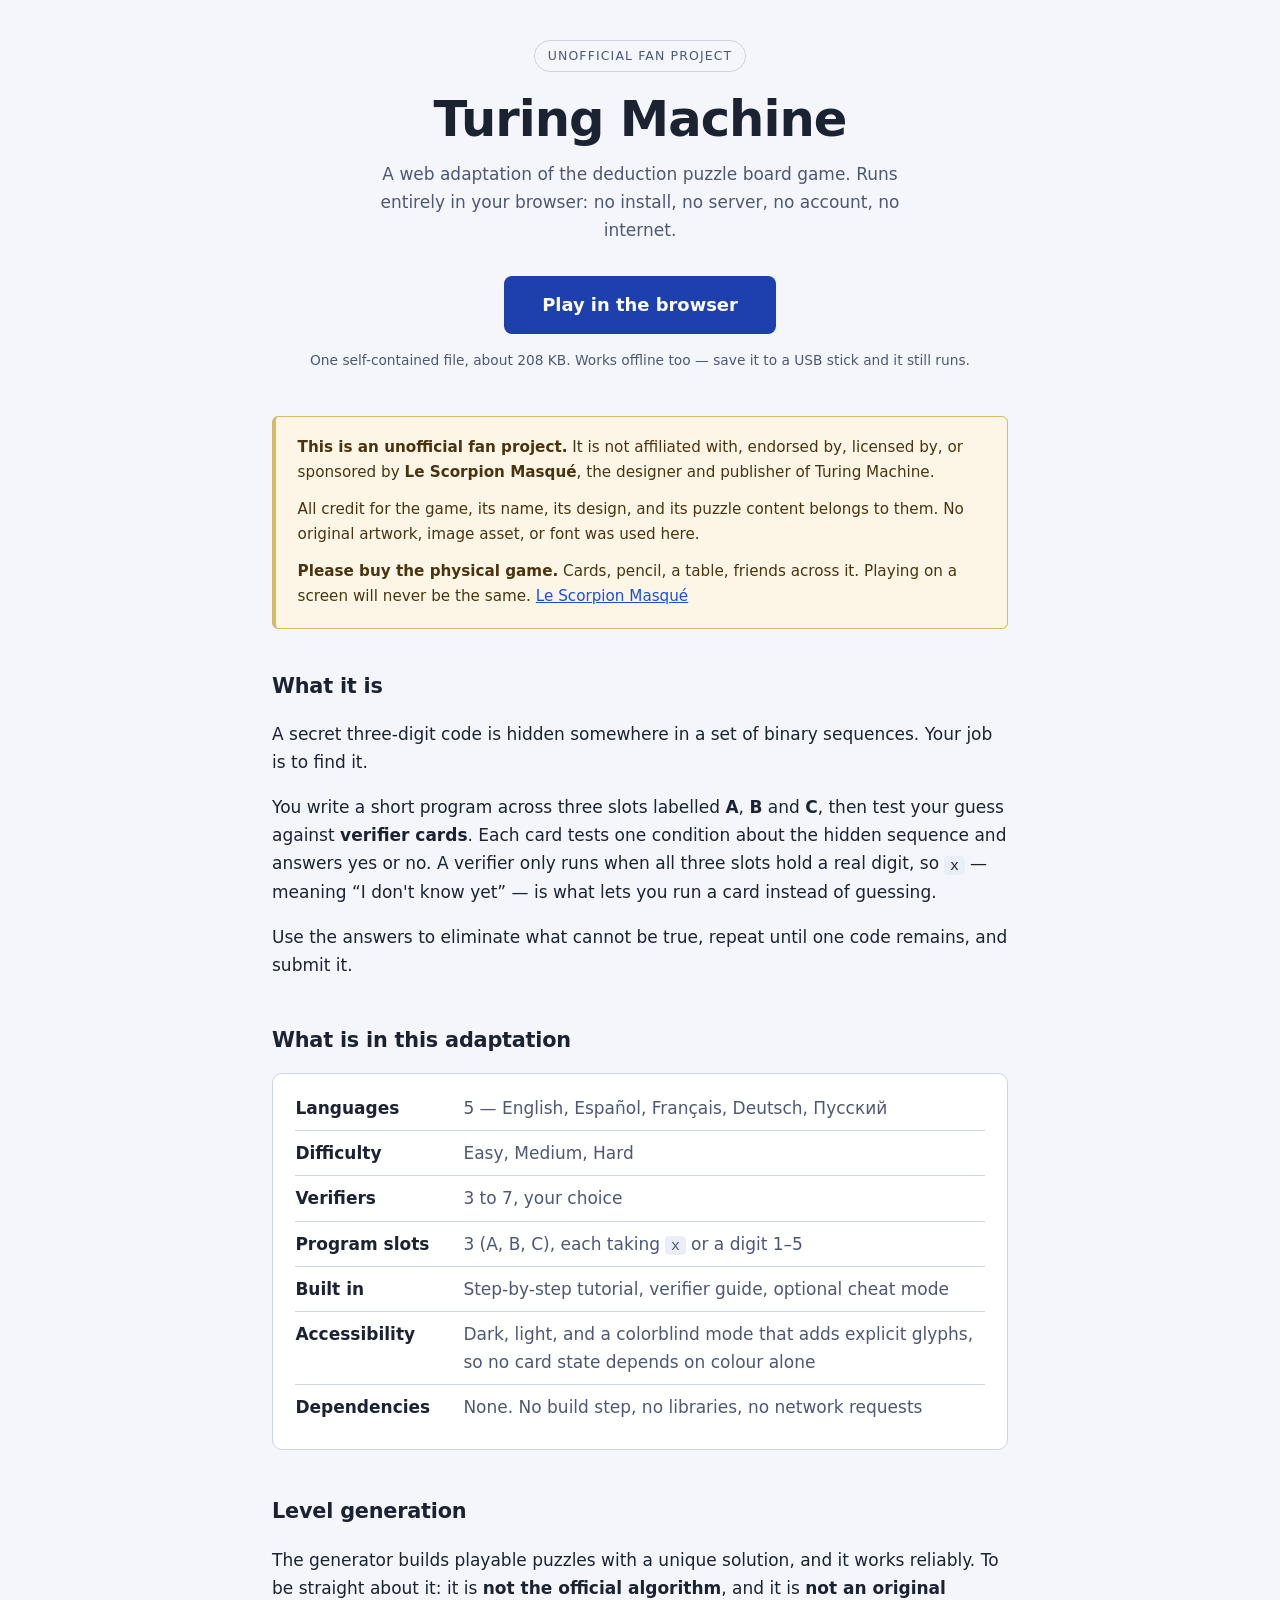
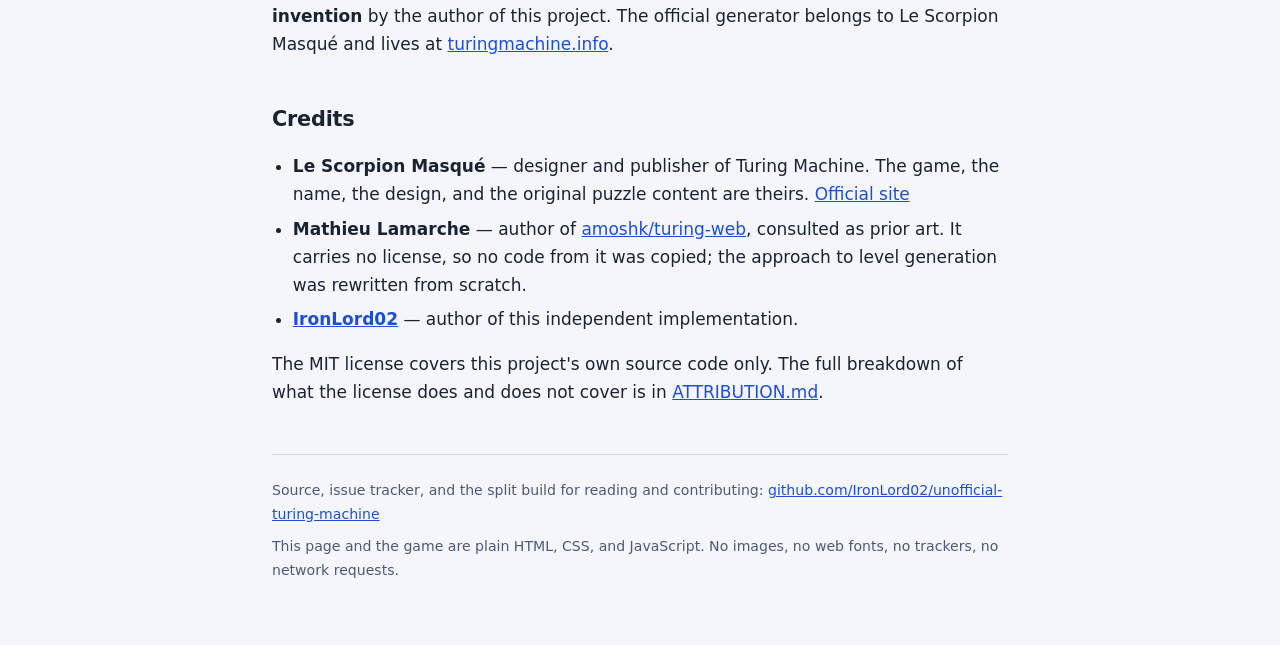
==== commit 283fc601: "feat: bring the split build to full parity with the single-file build The split build (src/index.htm" ====
--- a/index.html
+++ b/index.html
@@ -210,7 +210,7 @@
         </p>
         <a class="cta" href="tm-offline.html">Play in the browser</a>
         <p class="cta-note">
-            One self-contained file, about 200&nbsp;KB. Works offline too — save it to a
+            One self-contained file, about 208&nbsp;KB. Works offline too — save it to a
             USB stick and it still runs.
         </p>
     </header>
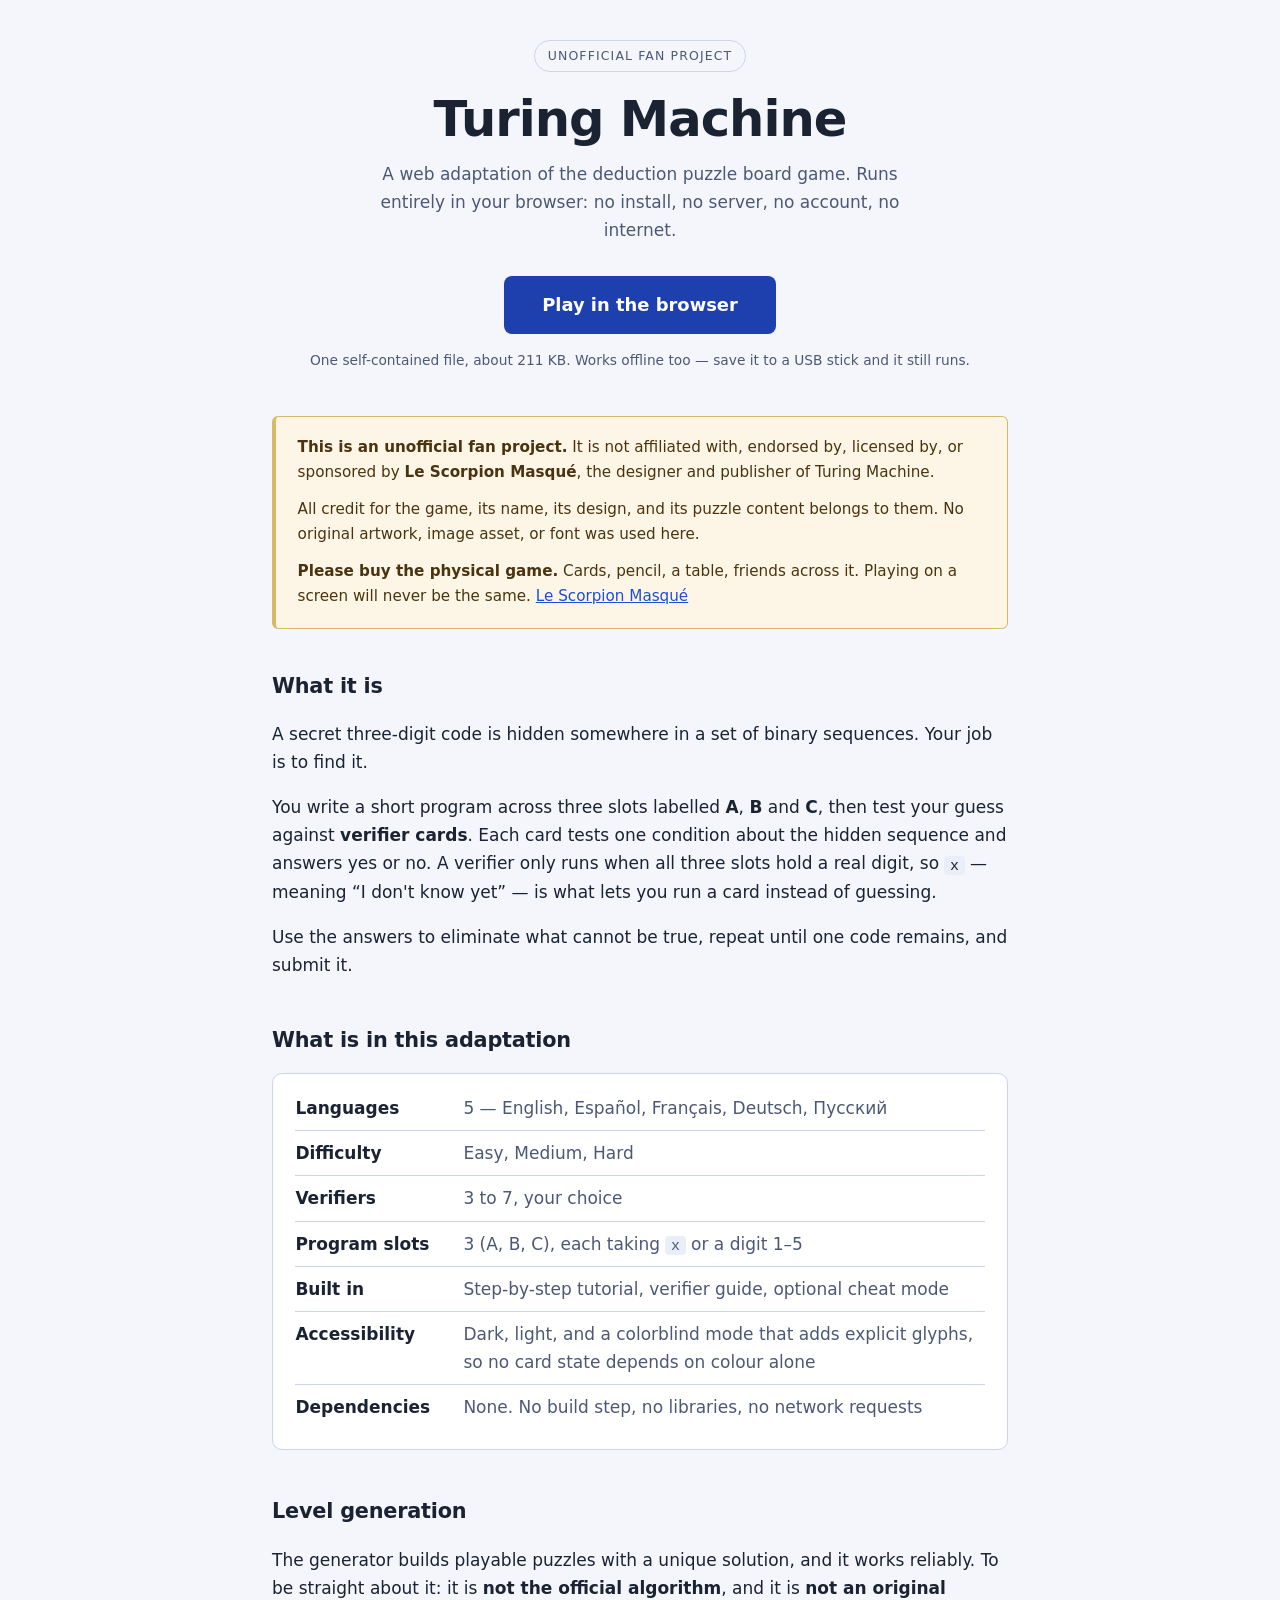
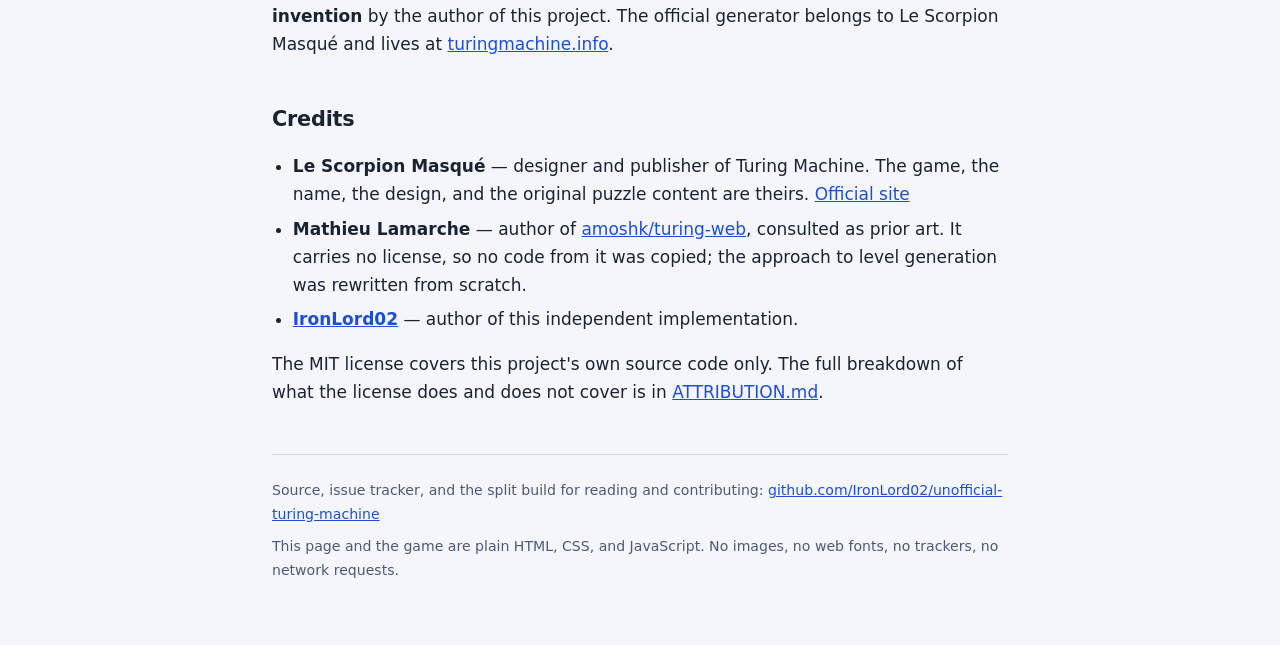
==== commit a056caea: "feat: add SEO metadata to the game page The game page had a title and nothing else, so search engine" ====
--- a/index.html
+++ b/index.html
@@ -210,7 +210,7 @@
         </p>
         <a class="cta" href="tm-offline.html">Play in the browser</a>
         <p class="cta-note">
-            One self-contained file, about 208&nbsp;KB. Works offline too — save it to a
+            One self-contained file, about 211&nbsp;KB. Works offline too — save it to a
             USB stick and it still runs.
         </p>
     </header>
